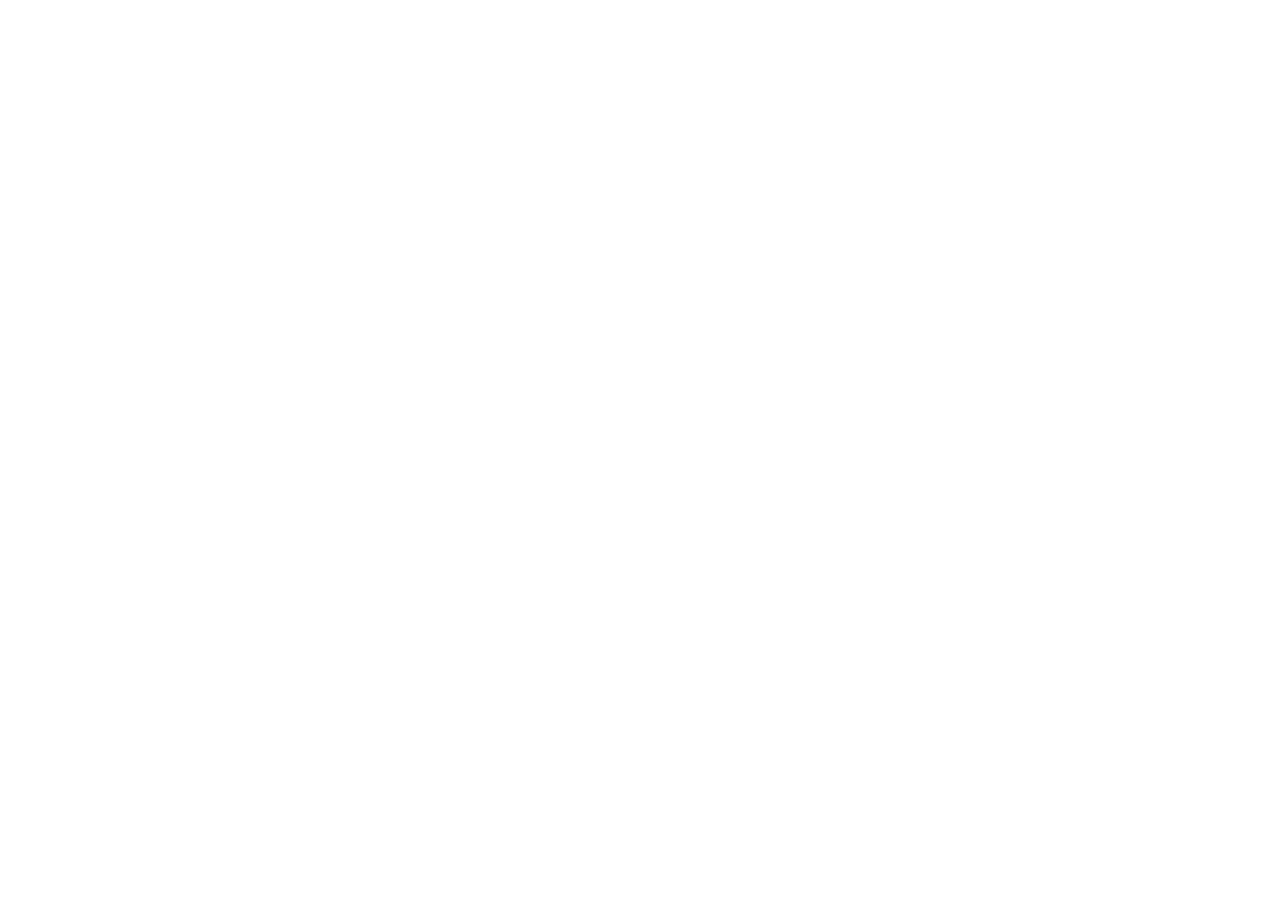
==== index.html @ f15fcec0 "add new structure" ====
<!DOCTYPE html>
<html lang="en">

<head>
    <meta charset="UTF-8">
    <meta name="viewport" content="width=device-width, initial-scale=1.0">
    <title>Spotify</title>
</head>

<body>

</body>

</html>
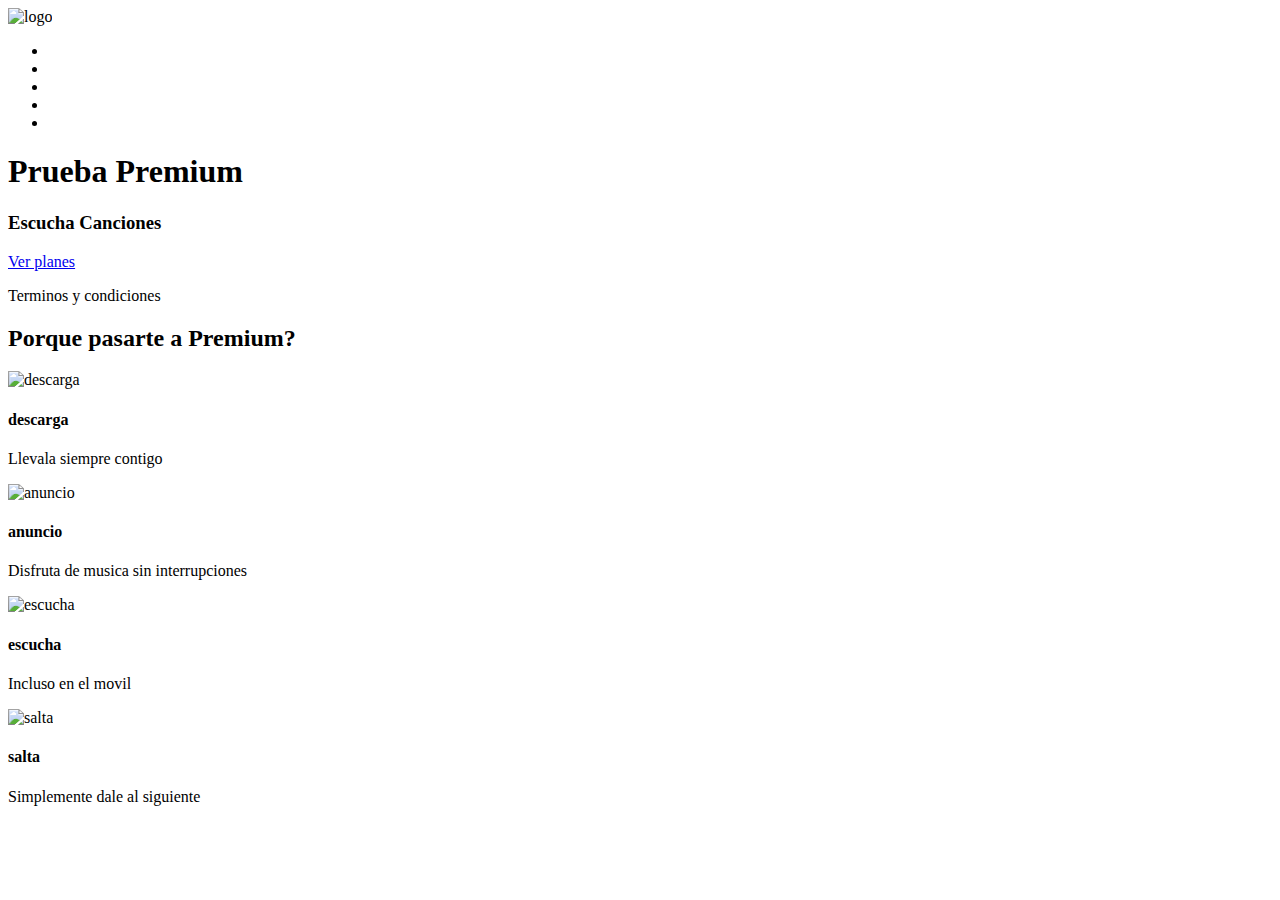
==== commit 12da1d6f: "add html structure" ====
--- a/index.html
+++ b/index.html
@@ -5,9 +5,49 @@
     <meta charset="UTF-8">
     <meta name="viewport" content="width=device-width, initial-scale=1.0">
     <title>Spotify</title>
+    <link rel="stylesheet" href="./css/style.css">
 </head>
 
 <body>
+<header>
+    <nav>
+        <img src="" alt="logo">
+        <ul>
+            <li> <a href=""> </a>  </li>
+            <li><a href=""> </a>   </li>
+            <li><a href=""> </a>   </li>
+            <li><a href=""> </a>   </li>
+            <li><a href=""> </a>   </li>
+        </ul>
+    </nav>
+
+</header>
+
+<main>
+    <section>
+        <h1> Prueba Premium </h1>
+        <h3> Escucha Canciones </h3>
+        <p> <a href="https://open.spotify.com/intl-it" > Ver planes  </a> </p>
+        <p> Terminos y condiciones </p>
+    </section>
+    <section>
+        <h2> Porque pasarte a Premium?  </h2>
+        
+        <article> <img src="" alt="descarga"> <h4> descarga </h4> <p> Llevala siempre contigo </p>
+        </article>
+        <article> <img src="" alt="anuncio"> <h4> anuncio </h4> <p> Disfruta de musica sin interrupciones </p>
+        </article>
+        <article><img src="" alt="escucha"> <h4> escucha </h4> <p> Incluso en el movil  </p>
+         </article>
+        <article><img src="" alt="salta"> <h4>salta </h4> <p> Simplemente dale al siguiente </p>
+         </article>
+
+    </section>
+
+</main>
+<footer>
+
+</footer>
 
 </body>
 
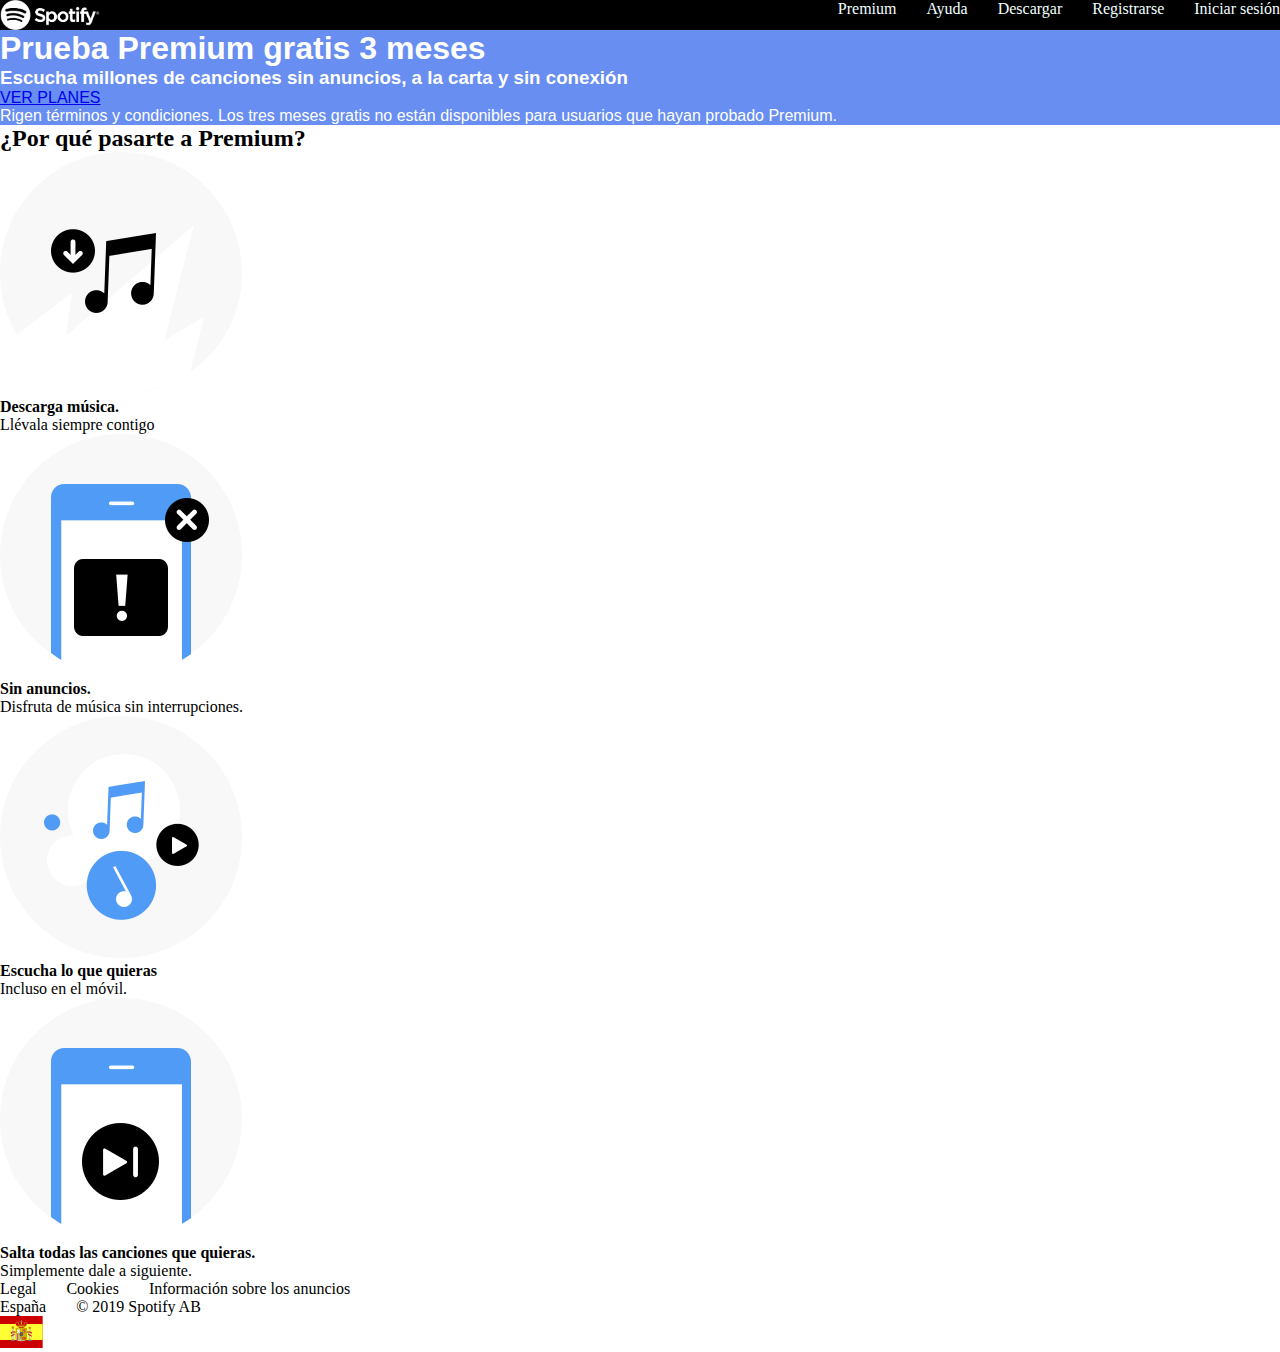
==== commit 3361c4b2: "completeHTML code" ====
--- a/index.html
+++ b/index.html
@@ -1,54 +1,79 @@
 <!DOCTYPE html>
 <html lang="en">
+  <head>
+    <meta charset="UTF-8" />
+    <meta name="viewport" content="width=device-width, initial-scale=1.0" />
+    <title>Spotify</title>
+    <link rel="stylesheet" href="./css/reset.css" />
+    <link rel="stylesheet" href="./css/style.css" />
+  </head>
 
-<head>
-    <meta charset="UTF-8">
-    <meta name="viewport" content="width=device-width, initial-scale=1.0">
-    <title>Spotify</title>
-    <link rel="stylesheet" href="./css/style.css">
-</head>
+  <body>
+    <header>
+      <nav class="container">
+        <img class="logo" src="./images/logo.png" alt="logo" />
+        <ul>
+          <li>Premium <a href=""> </a></li>
+          <li>Ayuda<a href=""> </a></li>
+          <li>Descargar<a href=""> </a></li>
+          <li>Registrarse<a href="./images/signup.png"> </a></li>
+          <li>Iniciar sesión<a href=""> </a></li>
+        </ul>
+      </nav>
+    </header>
 
-<body>
-<header>
-    <nav>
-        <img src="" alt="logo">
+    <main>
+      <section class="ppal">
+        <h1>Prueba Premium gratis 3 meses</h1>
+        <h3>
+          Escucha millones de canciones sin anuncios, a la carta y sin conexión
+        </h3>
+        <p><a href="https://open.spotify.com/intl-it"> VER PLANES </a></p>
+        <p>
+          Rigen términos y condiciones. Los tres meses gratis no están
+          disponibles para usuarios que hayan probado Premium.
+        </p>
+      </section>
+      <section>
+        <h2>¿Por qué pasarte a Premium?</h2>
+
+        <article>
+          <img src="./images/benefit-1.png" alt="descarga" />
+          <h4>Descarga música.</h4>
+          <p>Llévala siempre contigo</p>
+        </article>
+        <article>
+          <img src="./images/benefit-2.png" alt="anuncio" />
+          <h4>Sin anuncios.</h4>
+          <p>Disfruta de música sin interrupciones.</p>
+        </article>
+        <article>
+          <img src="./images/benefit-3.png" alt="escucha" />
+          <h4>Escucha lo que quieras</h4>
+          <p>Incluso en el móvil.</p>
+        </article>
+        <article>
+          <img src="./images/benefit-4.png" alt="salta" />
+          <h4>Salta todas las canciones que quieras.</h4>
+          <p>Simplemente dale a siguiente.</p>
+        </article>
+      </section>
+    </main>
+    <footer>
+      <nav>
         <ul>
-            <li> <a href=""> </a>  </li>
-            <li><a href=""> </a>   </li>
-            <li><a href=""> </a>   </li>
-            <li><a href=""> </a>   </li>
-            <li><a href=""> </a>   </li>
+          <li>Legal</li>
+          <li>Cookies</li>
+          <li>Información sobre los anuncios</li>
         </ul>
-    </nav>
-
-</header>
-
-<main>
-    <section>
-        <h1> Prueba Premium </h1>
-        <h3> Escucha Canciones </h3>
-        <p> <a href="https://open.spotify.com/intl-it" > Ver planes  </a> </p>
-        <p> Terminos y condiciones </p>
-    </section>
-    <section>
-        <h2> Porque pasarte a Premium?  </h2>
-        
-        <article> <img src="" alt="descarga"> <h4> descarga </h4> <p> Llevala siempre contigo </p>
-        </article>
-        <article> <img src="" alt="anuncio"> <h4> anuncio </h4> <p> Disfruta de musica sin interrupciones </p>
-        </article>
-        <article><img src="" alt="escucha"> <h4> escucha </h4> <p> Incluso en el movil  </p>
-         </article>
-        <article><img src="" alt="salta"> <h4>salta </h4> <p> Simplemente dale al siguiente </p>
-         </article>
-
-    </section>
-
-</main>
-<footer>
-
-</footer>
-
-</body>
-
-</html>+        <ul>
+          <li>
+            <p>España</p>
+            <img src="./images/es.svg" alt="bandera España" />
+          </li>
+          <li>© 2019 Spotify AB</li>
+        </ul>
+      </nav>
+    </footer>
+  </body>
+</html>
--- a/css/style.css
+++ b/css/style.css
@@ -0,0 +1,26 @@
+.logo{
+    width: 100px;
+}
+
+.container{
+    display: flex;
+    flex-direction: row;
+    justify-content: space-between;
+    background-color: black;
+    color: azure;
+
+}
+
+ul{
+    display: flex;
+    flex-direction: row;
+    list-style: none;
+    justify-items: center;
+    gap: 30px;
+}
+
+.ppal{
+    background-color: #678ef0;
+    font-family: sans-serif;
+    color: white;
+}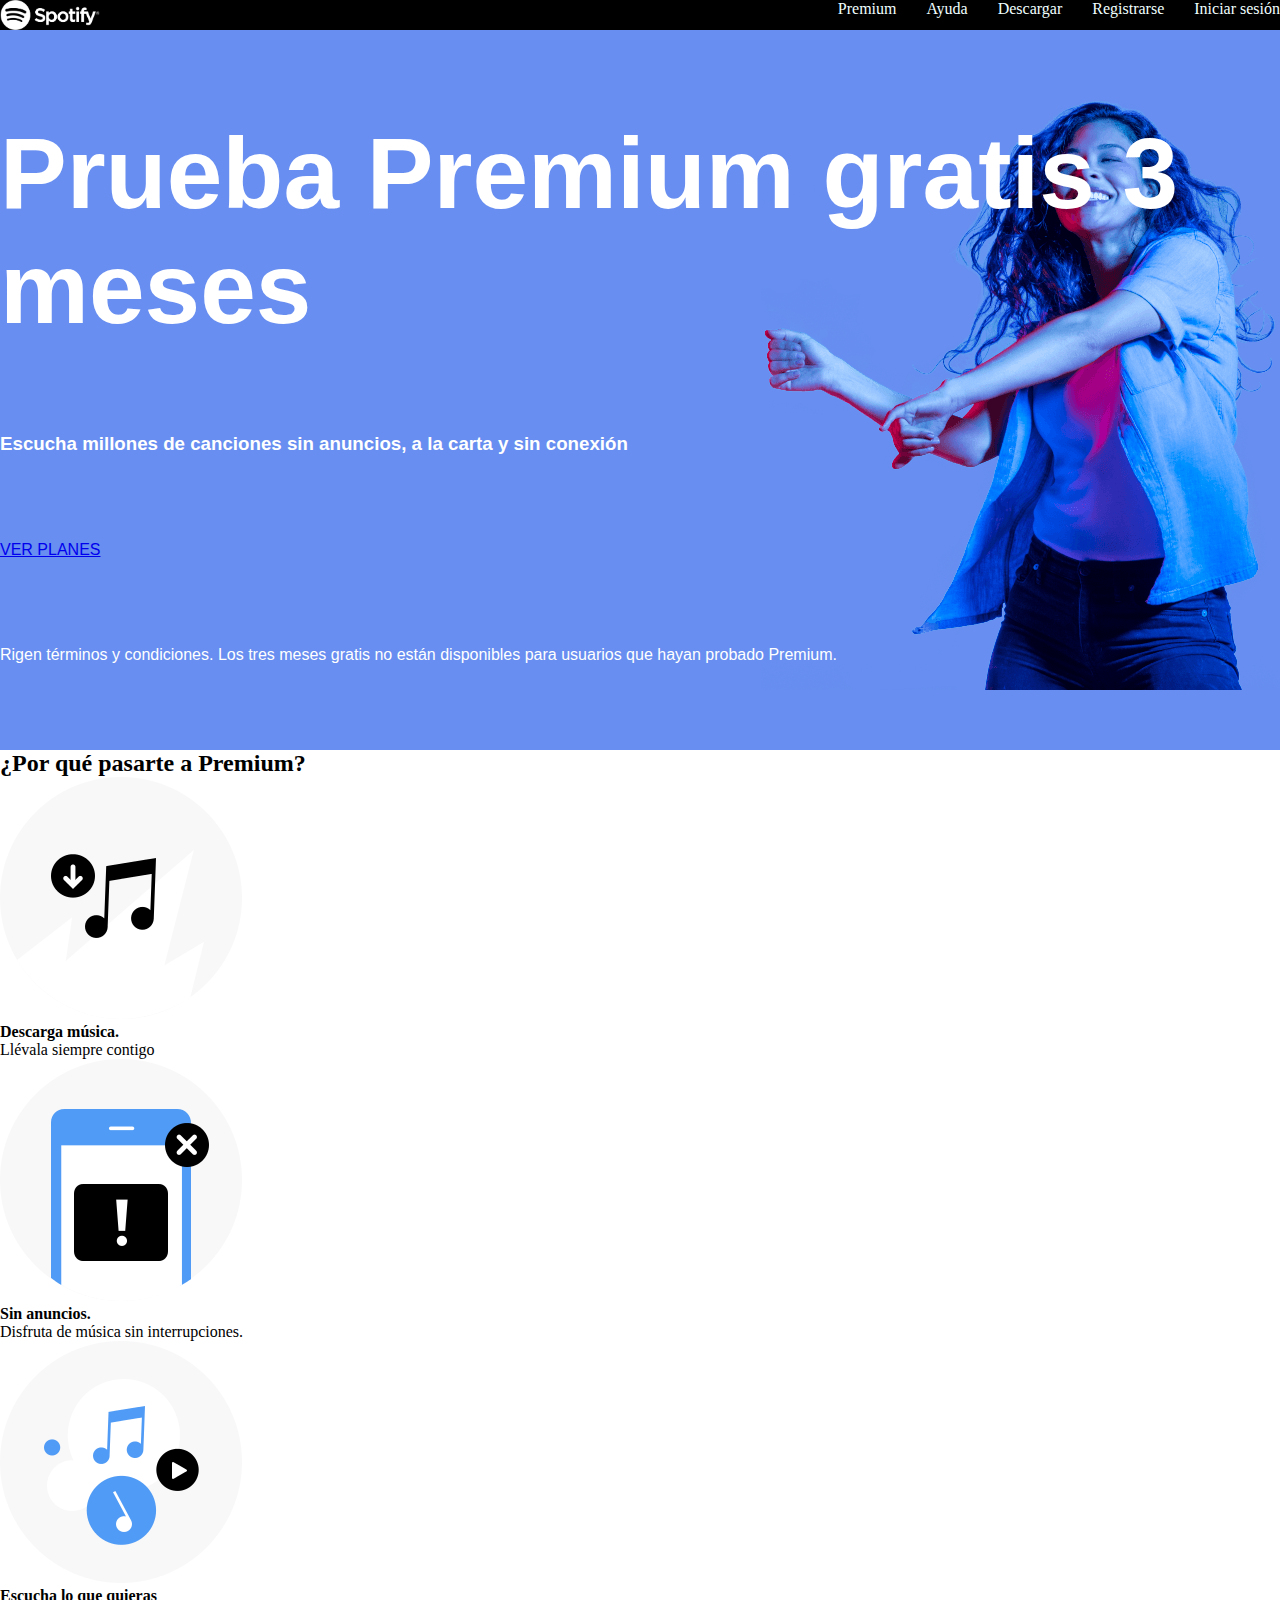
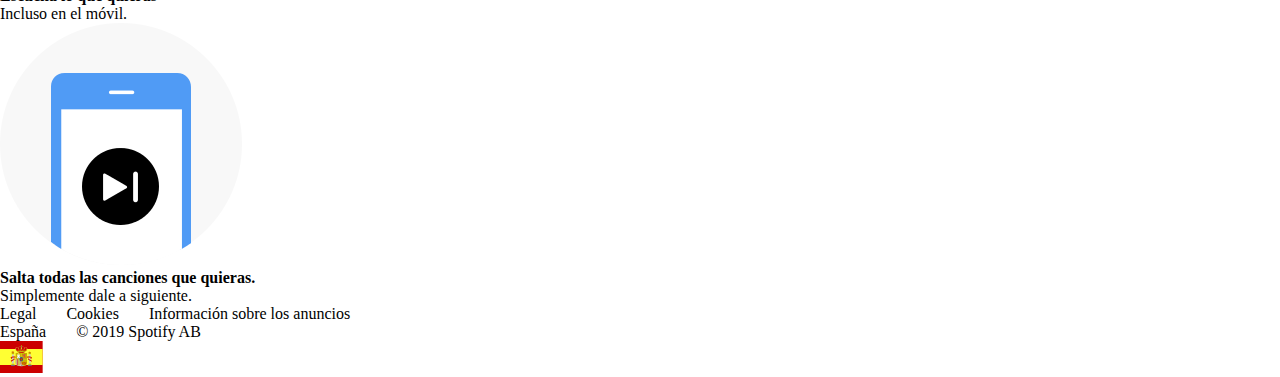
==== commit ae4a1853: "cambios en el fondo main" ====
--- a/index.html
+++ b/index.html
@@ -24,15 +24,17 @@
 
     <main>
       <section class="ppal">
-        <h1>Prueba Premium gratis 3 meses</h1>
+        <article class="texto">
+        <h1>Prueba Premium gratis 3 meses</h1> 
         <h3>
           Escucha millones de canciones sin anuncios, a la carta y sin conexión
-        </h3>
+        </h3> 
         <p><a href="https://open.spotify.com/intl-it"> VER PLANES </a></p>
         <p>
           Rigen términos y condiciones. Los tres meses gratis no están
           disponibles para usuarios que hayan probado Premium.
-        </p>
+        </p> 
+      </article>
       </section>
       <section>
         <h2>¿Por qué pasarte a Premium?</h2>
--- a/css/style.css
+++ b/css/style.css
@@ -23,4 +23,22 @@
     background-color: #678ef0;
     font-family: sans-serif;
     color: white;
-}+    background-image: url("../images/premium_dancer.png");
+    height: 80vh;
+    background-position: right;
+    background-repeat: no-repeat;
+    display: flex;
+    align-content: space-around;
+
+}
+
+.texto {
+    height: 80vh;
+    display: flex;
+    flex-direction: column;
+    justify-content: space-evenly;
+}
+
+.texto h1  {
+    font-size: 100px;
+}
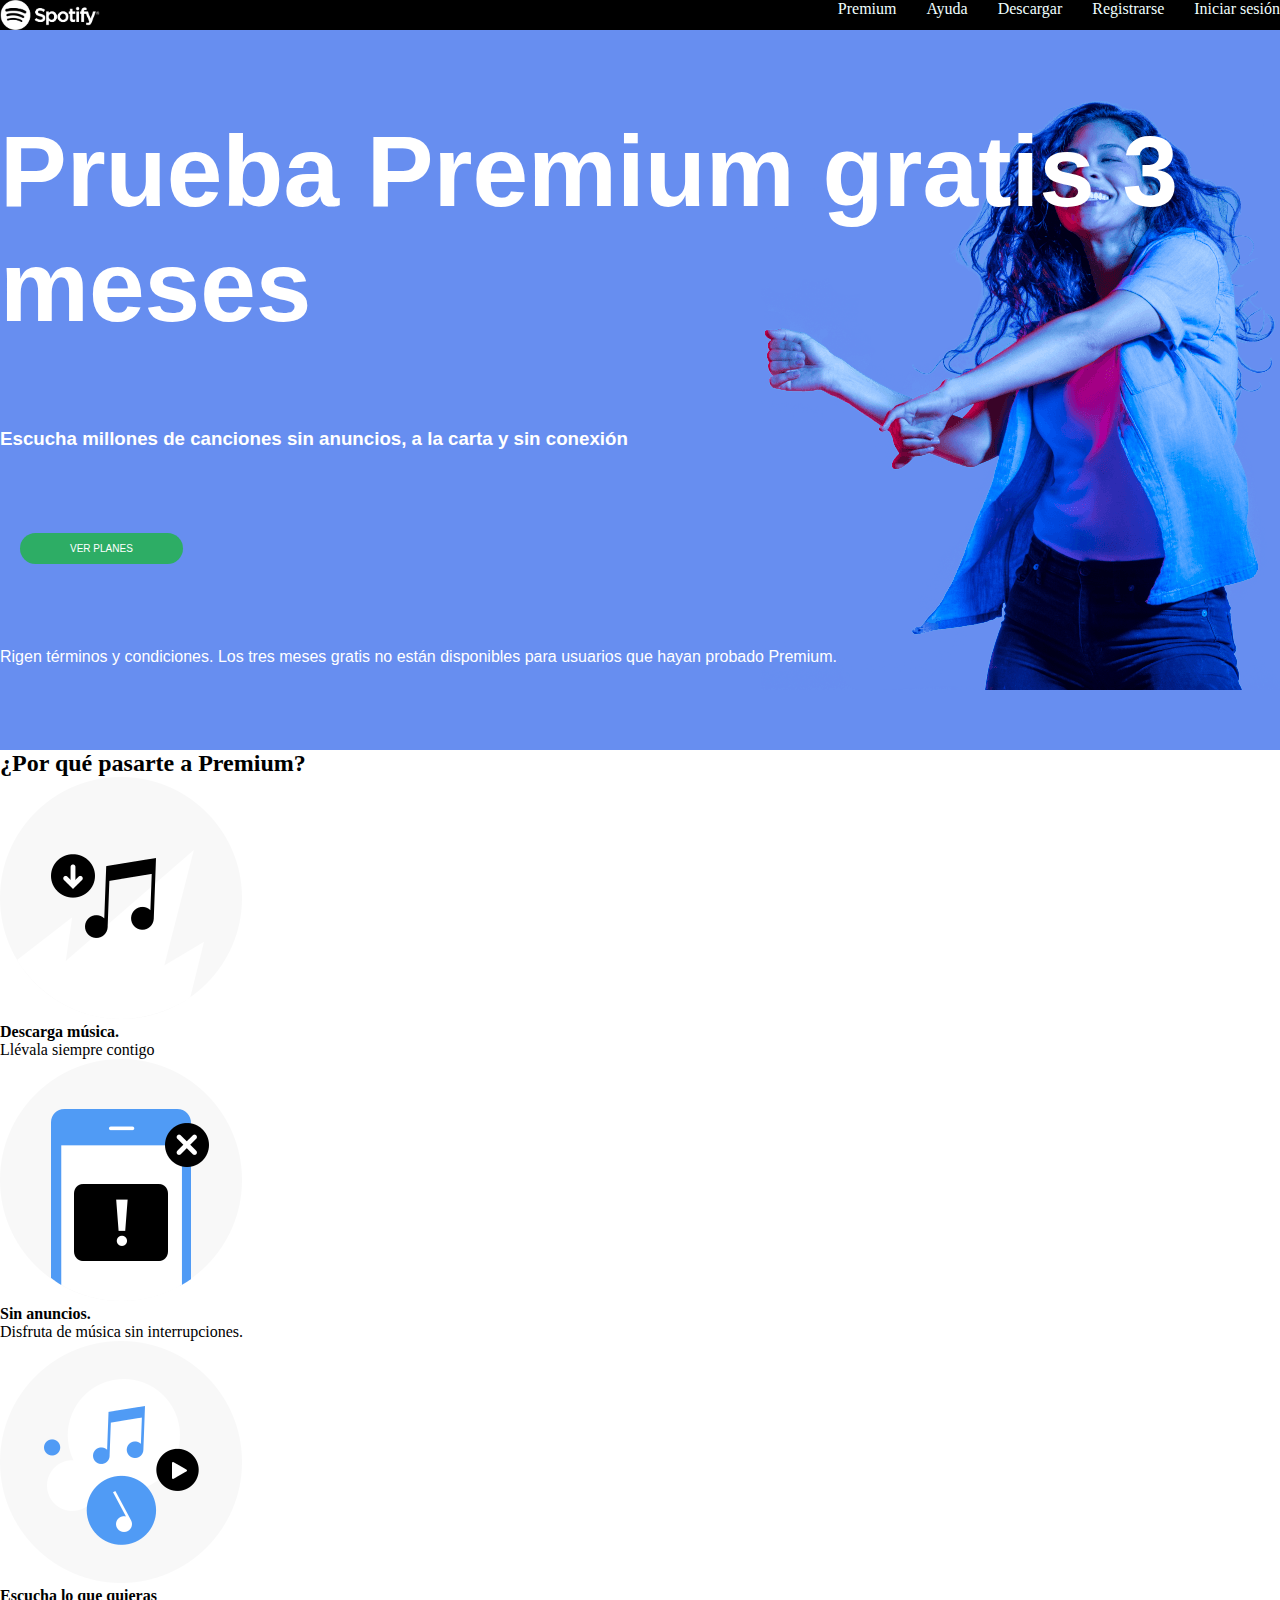
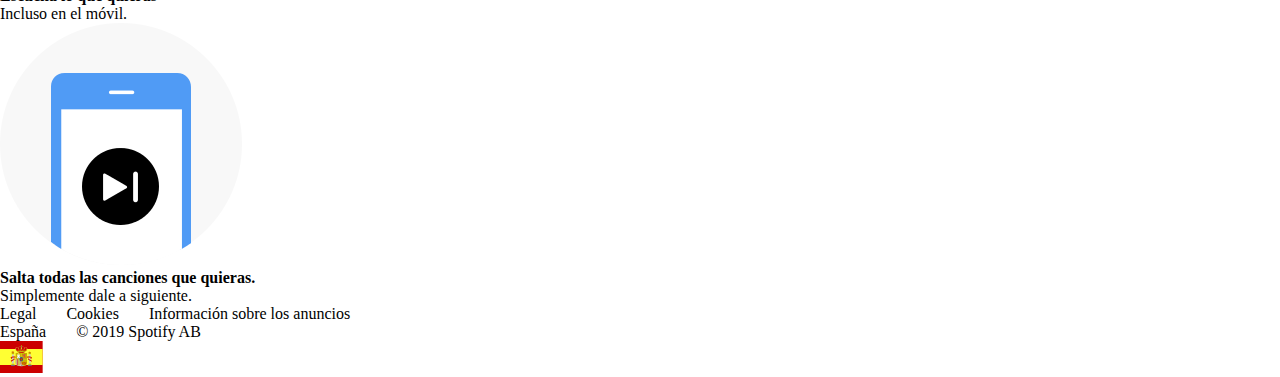
==== commit 213b2c34: "add atyle to VER PLANES buttom" ====
--- a/index.html
+++ b/index.html
@@ -25,16 +25,19 @@
     <main>
       <section class="ppal">
         <article class="texto">
-        <h1>Prueba Premium gratis 3 meses</h1> 
-        <h3>
-          Escucha millones de canciones sin anuncios, a la carta y sin conexión
-        </h3> 
-        <p><a href="https://open.spotify.com/intl-it"> VER PLANES </a></p>
-        <p>
-          Rigen términos y condiciones. Los tres meses gratis no están
-          disponibles para usuarios que hayan probado Premium.
-        </p> 
-      </article>
+          <h1>Prueba Premium gratis 3 meses</h1>
+          <h3>
+            Escucha millones de canciones sin anuncios, a la carta y sin
+            conexión
+          </h3>
+          <p class="button">
+            <a href="https://open.spotify.com/intl-it"> VER PLANES </a>
+          </p>
+          <p>
+            Rigen términos y condiciones. Los tres meses gratis no están
+            disponibles para usuarios que hayan probado Premium.
+          </p>
+        </article>
       </section>
       <section>
         <h2>¿Por qué pasarte a Premium?</h2>
--- a/css/style.css
+++ b/css/style.css
@@ -1,3 +1,7 @@
+:root{
+   
+}
+
 .logo{
     width: 100px;
 }
@@ -42,3 +46,14 @@
 .texto h1  {
     font-size: 100px;
 }
+
+.ppal .button a {
+    background-color: #2dad65;
+    display: inline-block;
+    padding: 10px 50px;
+    margin-left: 20px;
+    border-radius: 20px;
+    color: white;
+    text-decoration: none;
+    font-size: x-small;
+}
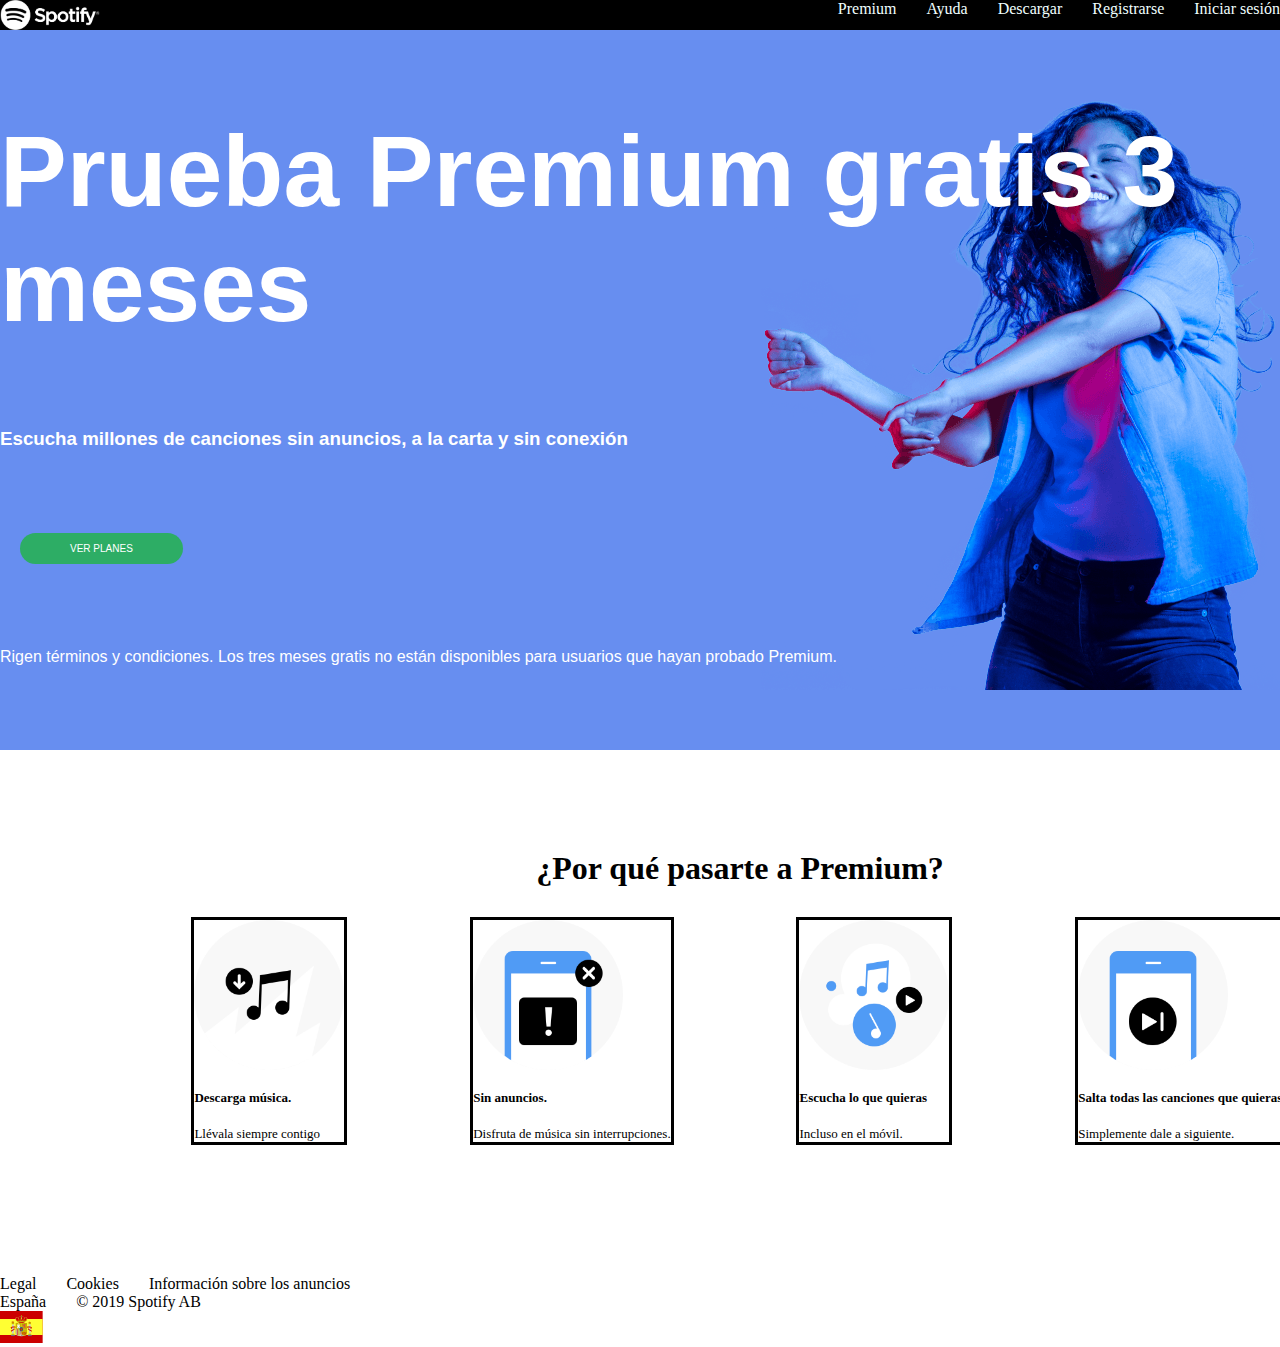
==== commit d1516fbb: "add style to icons" ====
--- a/index.html
+++ b/index.html
@@ -39,29 +39,31 @@
           </p>
         </article>
       </section>
-      <section>
+      <section class="secundaria">
         <h2>¿Por qué pasarte a Premium?</h2>
-
-        <article>
+        <div class="container2"> 
+        <article class="icons">
           <img src="./images/benefit-1.png" alt="descarga" />
           <h4>Descarga música.</h4>
           <p>Llévala siempre contigo</p>
         </article>
-        <article>
+        <article class="icons">
           <img src="./images/benefit-2.png" alt="anuncio" />
           <h4>Sin anuncios.</h4>
           <p>Disfruta de música sin interrupciones.</p>
         </article>
-        <article>
+        <article class="icons">
           <img src="./images/benefit-3.png" alt="escucha" />
           <h4>Escucha lo que quieras</h4>
           <p>Incluso en el móvil.</p>
         </article>
-        <article>
+        <article class="icons">
           <img src="./images/benefit-4.png" alt="salta" />
           <h4>Salta todas las canciones que quieras.</h4>
           <p>Simplemente dale a siguiente.</p>
         </article>
+      </div>
+        </section>
       </section>
     </main>
     <footer>
--- a/css/style.css
+++ b/css/style.css
@@ -57,3 +57,38 @@
     text-decoration: none;
     font-size: x-small;
 }
+
+.secundaria {
+    width: 100%;
+    display: block;
+    margin: 100px;
+    
+}
+
+.container2 {
+    display: flex;
+    flex-wrap: wrap;
+    padding: 30px;
+    justify-content: space-around;
+
+}
+
+.icons {
+    display: flex;
+    flex-direction: column;
+    gap: 20px;
+    border: solid 3px black;
+    font-size: small;
+    
+    
+}
+
+.icons img {
+    width: 150px;
+
+}
+
+.secundaria h2 {
+    text-align: center;
+    font-size: xx-large;
+}